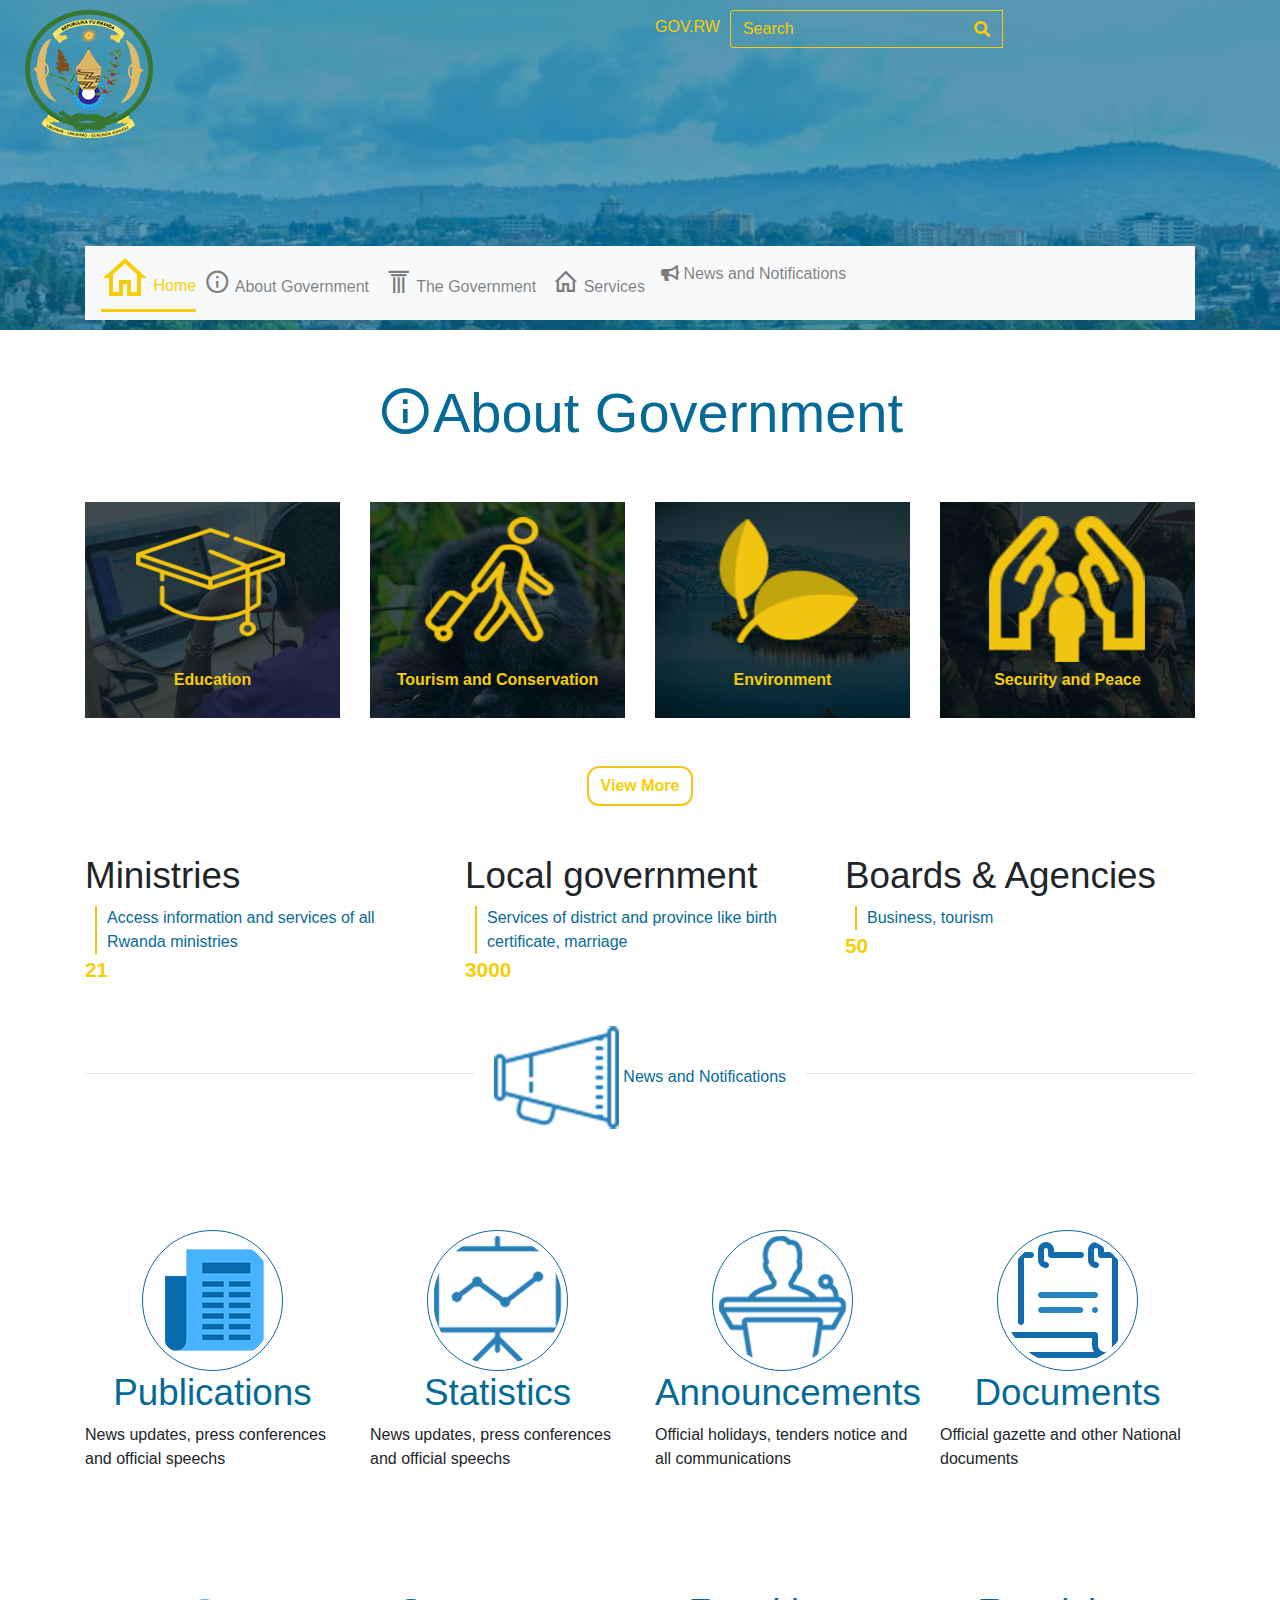
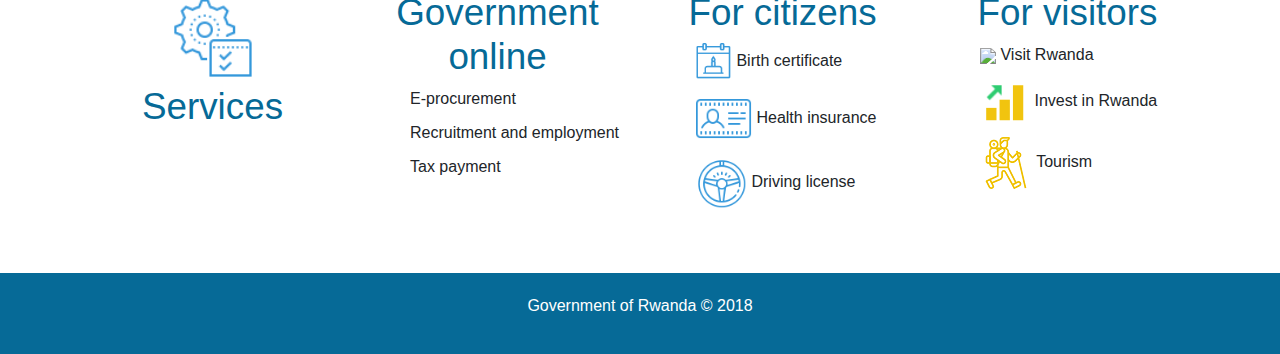
==== index.html @ fc3c89cf "Update index.html" ====
<!DOCTYPE html>
<html lang="en"><head>
	<title>Government of Rwanda</title>
	<meta http-equiv="Content-Type" content="text/html; charset=UTF-8">		
	<meta http-equiv="X-UA-Compatible" content="IE=edge">
	<meta name="viewport" content="width=device-width, initial-scale=1">
	<!-- The above 3 meta tags *must* come first in the head; any other head content must come *after* these tags -->
	<meta name="description" content="Government of Rwanda information and services from all Ministries, Local government, boards and agencies">
	<meta name="author" content="Lambert & Placide">	

	<!-- Bootstrap core CSS -->
	<link href="assets/bootstrap.min.css" rel="stylesheet">

	<!-- Icons -->
	<link rel="stylesheet" href="css/fa-all.css">
	<link rel="stylesheet" href="css/materialdesignicons.min.css">

	<!-- IE10 viewport hack for Surface/desktop Windows 8 bug -->
	<link href="assets/ie10-viewport-bug-workaround.css" rel="stylesheet">

	<link rel="icon" href="rwanda_3232.png">

	<!-- Custom styles for this template -->
	<link href="css/style.css" rel="stylesheet">	

	<!-- Just for debugging purposes. Don't actually copy these 2 lines! -->
	<!--[if lt IE 9]><script src="../../assets/js/ie8-responsive-file-warning.js"></script><![endif]-->
	<script src="assets/ie-emulation-modes-warning.js.download"></script>

	<!-- HTML5 shim and Respond.js for IE8 support of HTML5 elements and media queries -->
	<!--[if lt IE 9]>
		<script src="https://oss.maxcdn.com/html5shiv/3.7.3/html5shiv.min.js"></script>
		<script src="https://oss.maxcdn.com/respond/1.4.2/respond.min.js"></script>
	<![endif]-->
	</head>

	<body>
		<div >
		<div class="header-bg">
			<div class="container-fluid">
				<div class="row">
					<div class="col-md-6">
						<div class="emblem">
							<img src="rwanda.png" class="img-fluid" />
						</div>
					</div>
					<div class="col-md-6">
						<div class="header-search">
							<div class="float-left"><span class="pr-10" style="padding-right: 10px;vertical-align: -webkit-baseline-middle;">GOV.RW</span></div>
							<div class="float-left">
								<div class="input-group">									
									<input type="text" class="form-control search-itext highlight-color" placeholder="Search" aria-label="Search" aria-describedby="basic-addon1">
									<div class="input-group-prepend">
										<span class="input-group-text search-icon" id="basic-addon1"><i class="fas fa-search highlight-color"></i></span>
									</div>
								</div>
							</div>

						</div>
					</div>
				</div>
			</div>

			<div class="container">
				<nav class="navbar navbar-expand-lg navbar-light bg-light">
					<!-- <a class="navbar-brand" href="#">Navbar</a> -->
					<button class="navbar-toggler" type="button" data-toggle="collapse" data-target="#navbarNavAltMarkup" aria-controls="navbarNavAltMarkup" aria-expanded="false" aria-label="Toggle navigation">
						<span class="navbar-toggler-icon"></span>
					</button>
					<div class="collapse navbar-collapse" id="navbarNavAltMarkup">
						<div class="navbar-nav">
							<a class="nav-item nav-link active" href="#">
								<img src="assets/icons/header_home_act.png"> 
								<span class="nav-text">Home</span> <span class="sr-only">(current)</span>
							</a>
							<a class="nav-item nav-link" href="#"><i class="icon mdi mdi-information-outline"></i> About Government</a>
							<a class="nav-item nav-link" href="#"><i class="icon mdi mdi-pillar"></i> The Government</a>
							<a class="nav-item nav-link" href="#"><i class="icon mdi mdi-home-outline"></i> Services</a>
							<a class="nav-item nav-link" href="#"><i class="fas fa-bullhorn"></i> News and Notifications</a>
						</div>
					</div>
				</nav>
			</div>
			<div class="clearfix"></div>
		</div>
	</div>
		

		<div class="container">
			<div class="row mt-5">
				<div class="col-md-12 text-center mb-5">
					<h2 class="header-color display-4"><i class="mdi mdi-information-outline"></i>About Government</h2>
				</div>
				<div class="col-md-3 col-sm-6">
					<a href="" class="normal-elink">
						<div class="intro-box" style="background-image: url(assets/img/education.png);">
							<div class="img-overlay" >
								<img src="assets/icons/education.png">
								<p class="display-5 highlight-color font-weight-bold">Education</p>
							</div>
						</div>
					</a>
				</div>

				<div class="col-md-3 col-sm-6">
					<a href="" class="normal-elink">
						<div class="intro-box" style="background-image: url(assets/img/tourism_conservation.png);">
							<div class="img-overlay">
								<img src="assets/icons/tourism_conservation.png">
								<p class="display-5 highlight-color font-weight-bold">Tourism and Conservation</p>
							</div>
						</div>
					</a>
				</div>

				<div class="col-md-3 col-sm-6">
					<a href="" class="normal-elink">
						<div class="intro-box" style="background-image: url(assets/img/environment.png);">
							<div class="img-overlay" >
								<img src="assets/icons/environment.png">
								<p class="display-5 highlight-color font-weight-bold">Environment</p>
							</div>
						</div>
					</a>
				</div>

				<div class="col-md-3 col-sm-6">
					<a href="" class="normal-elink">
						<div class="intro-box" style="background-image: url(assets/img/security_peace.png);">
							<div class="img-overlay" >
								<img src="assets/icons/security_peace.png">
								<p class="display-5 highlight-color font-weight-bold">Security and Peace</p>
							</div>
						</div>
					</a>
				</div>
				<div class="col-md-12 text-center mt-5">
					<button class="btn btn-highlight text-center font-weight-bold">View More</button>
				</div>
			</div>

			<div class="row mt-5">
				<div class="col-md-4 fact-box">
					<h3 class="display-4  fact-head">Ministries</h3>
					<div class="box-desc-cont">
						Access information and services of all Rwanda ministries
					</div>
					<div class="highlight-color fact-box-text">21</div>
				</div>
				<div class="col-md-4 fact-box">
					<h3 class="display-4 fact-head">Local government</h3>
					<div class="box-desc-cont">
						Services of district and province like birth certificate, marriage
					</div>
					<div class="highlight-color fact-box-text">3000</div>
				</div>
				<div class="col-md-4 fact-box">
					<h3 class="display-4 fact-head">Boards & Agencies</h3>
					<div class="box-desc-cont">
						Business, tourism
					</div>
					<div class="highlight-color fact-box-text">50</div>
				</div>
			</div>

			<br>
			<div class="row mt-5">
				<div class="mt-5"></div>
				<div class="col-md-12">
					<hr>
				</div>
				<div class="col-md-12">
					<div class="text-center mr-auto" style="position: relative; bottom: 90px">
						<div style="background: #fff;padding: 0 20px; display: inline;" class="header-color">
							<img src="assets/icons/news.png"> News and Notifications
						</div>
					</div>
				</div>
			</div>
			<div class="row">
				<div class="col-md-3 quick-box">
					<div class="quick-box-img-cont">
						<img src="assets/icons/publication.png" class="quick-box-img">
					</div>
					<h3 class="display-4 fact-head header-color text-center">Publications</h3>
					<div class="">
						News updates, press conferences and official speechs
					</div>
				</div>

				<div class="col-md-3 quick-box">
					<div class="quick-box-img-cont">
						<img src="assets/icons/statistics.png" class="quick-box-img">
					</div>
					<h3 class="display-4 fact-head header-color text-center">Statistics</h3>
					<div class="">
						News updates, press conferences and official speechs
					</div>
				</div>

				<div class="col-md-3 quick-box">
					<div class="quick-box-img-cont">
						<img src="assets/icons/announcements.png" class="quick-box-img">
					</div>
					<h3 class="display-4 fact-head header-color text-center">Announcements</h3>
					<div class="">
						Official holidays, tenders notice and all communications
					</div>
				</div>

				<div class="col-md-3 quick-box">
					<div class="quick-box-img-cont">
						<img src="assets/icons/documents.png" class="quick-box-img">
					</div>
					<h3 class="display-4 fact-head header-color text-center">Documents</h3>
					<div class="">
						Official gazette and other National documents
					</div>
				</div>
			</div>
			<br />
			<br />
			<br />
			<div class="row mt-5">
				<div class="col-md-3 quick-box">
					<div class="quick-box-img-cont">
						<img src="assets/icons/services-footer.png" class="img-fluid">
					</div>
					<h3 class="display-4 fact-head header-color text-center">Services</h3>
				</div>

				<div class="col-md-3 quick-box">
					<h3 class="display-2 fact-head header-color text-center">Government online</h3>
					<div class="">
						<ul class="services-list">
							<li class="services-list-item"><a class="normal-elink" href="https://umucyo.gov.rw">E-procurement</a></li>
							<li class="services-list-item"><a class="normal-elink" href="https://selfservice.mifotra.gov.rw/Account/Login">Recruitment and employment</a></li>
							<li class="services-list-item"><a class="normal-elink" href="https://etax.rra.gov.rw/">Tax payment</a></li>
						</ul>
					</div>
				</div>

				<div class="col-md-3">
					<h3 class="display-3 fact-head header-color text-center">For citizens</h3>
					<div class="">
						<ul class="services-list">
							<li class="services-list-item"><a class="normal-elink" href="https://umucyo.gov.rw"><img src="assets/icons/birth_certificate.png"> Birth certificate</a></li>
							<li class="services-list-item"><a class="normal-elink" href="https://irembo.gov.rw/rolportal/web/rssb/cbhi"><img src="assets/icons/icons8-name-tag-64.png"> Health insurance</a></li>
							<li class="services-list-item"><a class="normal-elink" href="https://irembo.gov.rw/rolportal/web/nida/application-for-national-id"><img src="assets/icons/driving_license.png"> Driving license</a></li>
						</ul>
					</div>
				</div>

				<div class="col-md-3 quick-box">
					<h3 class="display-4 fact-head header-color text-center">For visitors</h3>
					<div class="">
						<ul class="services-list">
							<li class="services-list-item"><a class="normal-elink" href="https://umucyo.gov.rw"><img src="assets/icons/visit_rwanda.png">  Visit Rwanda</a></li>
							<li class="services-list-item"><img src="assets/icons/invest_in_rwanda.png"> <a class="normal-elink" href="https://irembo.gov.rw/rolportal/web/rssb/cbhi">Invest in Rwanda</a></li>
							<li class="services-list-item"><a class="normal-elink" href="https://irembo.gov.rw/rolportal/web/nida/application-for-national-id"><img src="assets/icons/tourism.png"> Tourism</a></li>
						</ul>
					</div>
				</div>
			</div>

		</div><!-- /.container -->

		<footer class="container-fluid mt-5 footer">
			<div class="row">
				<div class="col-md-6"></div>
				<div class="col-md-6"></div>
				<div class="col-md-12">
					<p class="text-center">Government of Rwanda &copy; 2018</p>
				</div>
			</div>
		</footer>

		<!-- Bootstrap core JavaScript
		================================================== -->
		<!-- Placed at the end of the document so the pages load faster -->
		<script src="assets/jquery.min.js.download"></script>
		<script>window.jQuery || document.write('<script src="../../assets/js/vendor/jquery.min.js"><\/script>')</script>
		<script src="assets/bootstrap.min.js.download"></script>
		<!-- IE10 viewport hack for Surface/desktop Windows 8 bug -->
		<script src="assets/ie10-viewport-bug-workaround.js.download"></script>
		<!-- Global site tag (gtag.js) - Google Analytics -->
		<script async src="https://www.googletagmanager.com/gtag/js?id=UA-128362707-1"></script>
		<script>
		  window.dataLayer = window.dataLayer || [];
		  function gtag(){dataLayer.push(arguments);}
		  gtag('js', new Date());

		  gtag('config', 'UA-128362707-1');
		</script>
</body>
</html>
---- assets/ie10-viewport-bug-workaround.css ----
/*!
 * IE10 viewport hack for Surface/desktop Windows 8 bug
 * Copyright 2014-2015 Twitter, Inc.
 * Licensed under MIT (https://github.com/twbs/bootstrap/blob/master/LICENSE)
 */

/*
 * See the Getting Started docs for more information:
 * http://getbootstrap.com/getting-started/#support-ie10-width
 */
@-ms-viewport     { width: device-width; }
@-o-viewport      { width: device-width; }
@viewport         { width: device-width; }
---- css/style.css ----
ul, li{
    list-style: none;
    list-style-type: none;
}
.header-bg{
    background: url(../assets/header-bg.jpg) no-repeat;
    max-height: 40vh;
    background-size: cover;
    padding: 10px;
}
.header-bg .emblem{
}
.header-bg img{
    max-width: 100%a
}
.header-bg nav{
    margin-top: 12vh;
}
.header-search, .highlight-color, input.highlight-color::placeholder{
    color: #f5ce08;
}
input.highlight-color, .search-icon{
    border-color: #f5ce08;
}
.search-itext{
    border-right-width: 0px;
    border-top-right-radius: 0;
    border-bottom-right-radius: 0;
}
.search-icon{
    border-left-width: 0px;
    border-top-left-radius: 0;
    border-bottom-left-radius: 0;
}
.header-search .search-icon, .header-search .search-itext{
    background: transparent;
}
.header-bg .nav-item.active *{
    color: #f5ce08 !important;
}

.header-bg .nav-item .icon{
    font-size: 1.7em;
}
.header-color{
    color: #066A97;
}


.header-bg a.nav-item.nav-link.active {
    border-bottom: 3px solid #F4CE08;
    padding: 0;
}

.header-bg a.nav-item.nav-link.active .nav-text{position: relative;top: 1vh;}


.img-overlay{text-align: center;vertical-align: text-top;background: #021119c2;padding-bottom: 10px;}
button.btn.btn-highlight {
    border-color: #f1c518;
    border-width: 2px;
    background: transparent;
    color: #f5ce08;
    border-radius: 12px;
}
.box-desc-cont {
    padding-left: 10px;
    border-left: 2px solid #f1c40f;
    margin-left: 10px;
    color: #066a97;
}
.highlight-color.fact-box-text {
    font-size: 130%;
    font-weight: 600;
}


.fact-head{
    font-size: 2.3rem;
}
.quick-box-img {
    border: 1px solid #066A97;
    border-radius: 50%;
    padding: 2%;
    text-align: center;
}
.quick-box-img-cont {
    text-align: center;
}

.normal-elink, .normal-elink:hover, .normal-elink:focus{
    text-decoration: none;
    color: inherit;
}

.normal-elink:hover .img-overlay{
    background: #b392107a;
}
li.services-list-item {
    margin-bottom: 10px;
}
.footer{
    margin-top: 3vh;
    background: #066a97;
    padding: 20px;
    color: #fff;
}
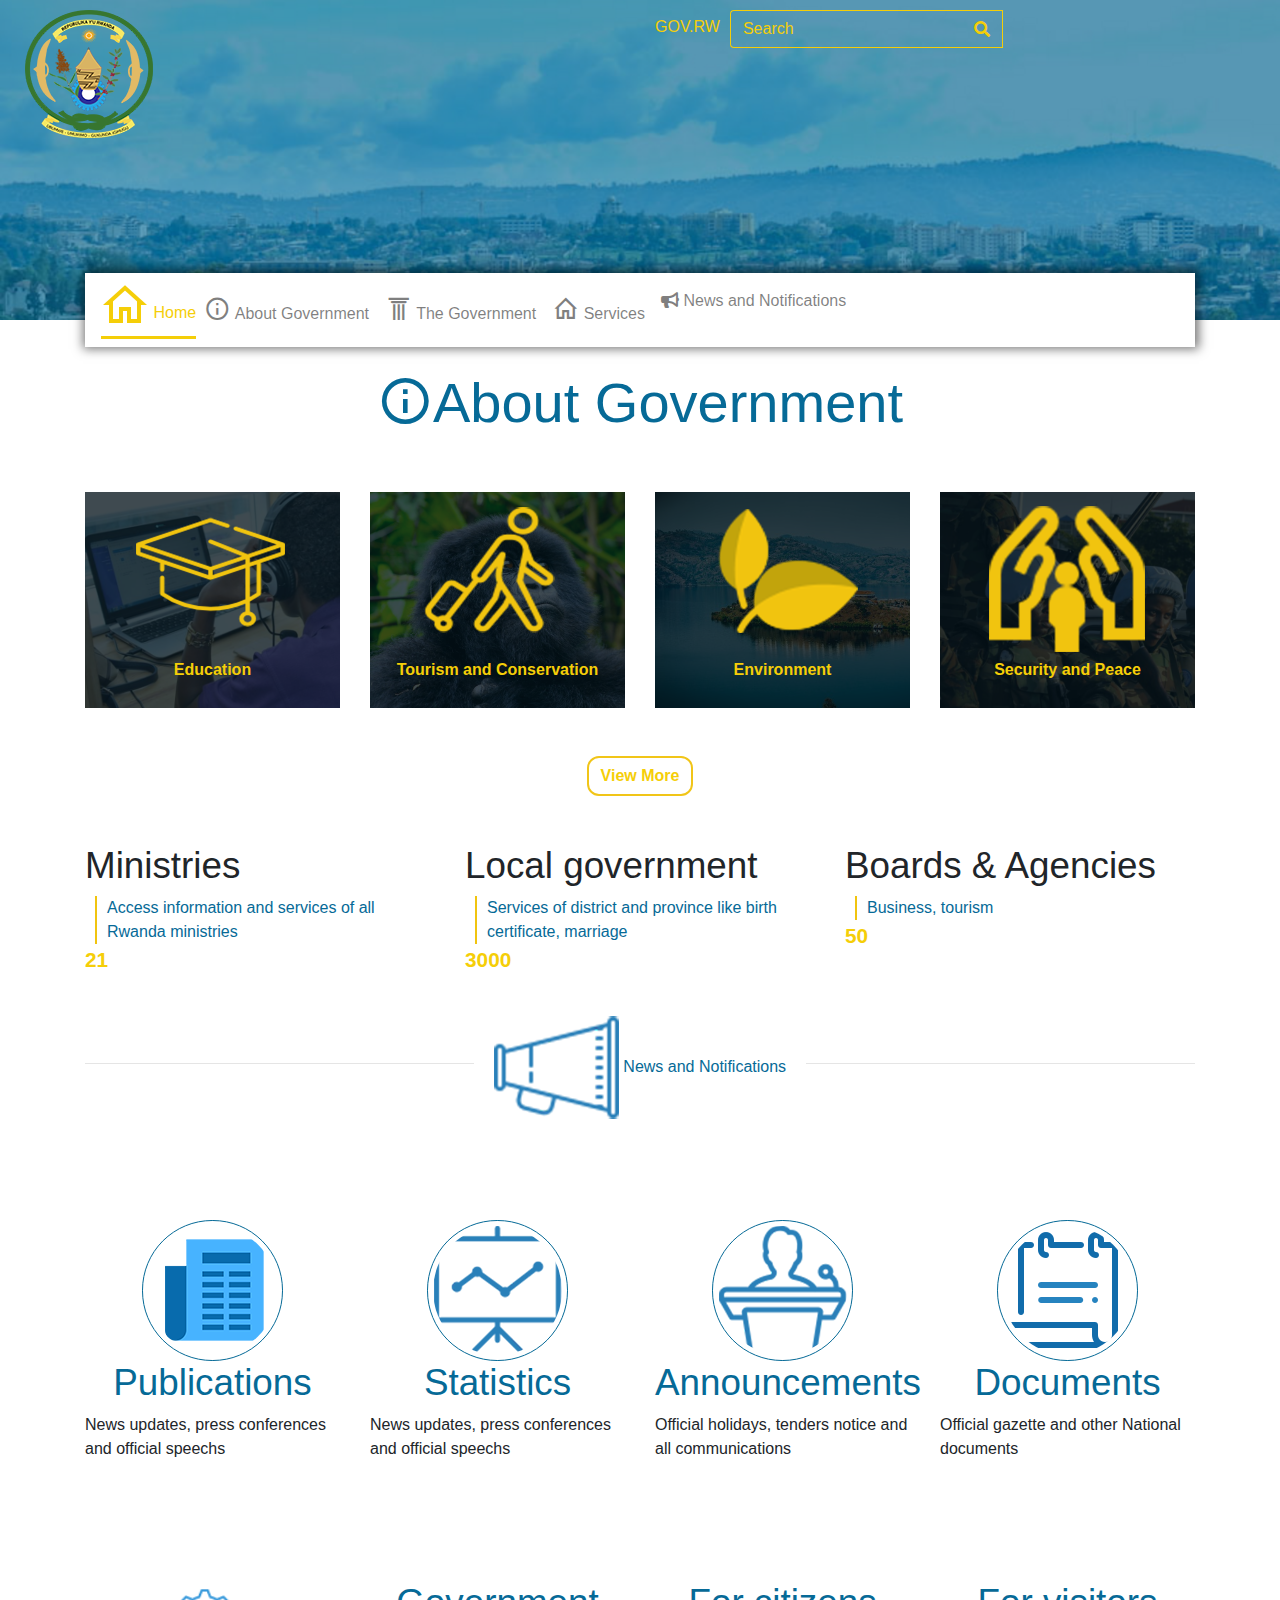
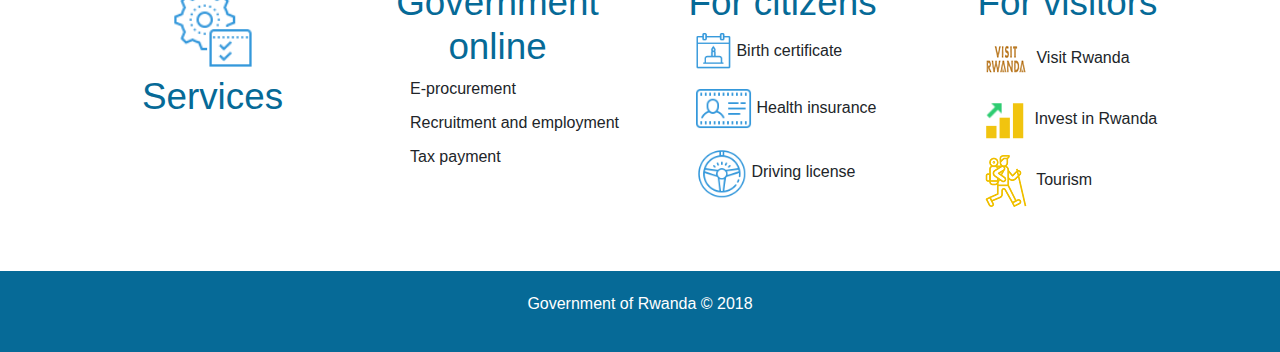
==== commit be38837c: "news rom/page" ====
--- a/index.html
+++ b/index.html
@@ -76,7 +76,7 @@
 							<a class="nav-item nav-link" href="#"><i class="icon mdi mdi-information-outline"></i> About Government</a>
 							<a class="nav-item nav-link" href="#"><i class="icon mdi mdi-pillar"></i> The Government</a>
 							<a class="nav-item nav-link" href="#"><i class="icon mdi mdi-home-outline"></i> Services</a>
-							<a class="nav-item nav-link" href="#"><i class="fas fa-bullhorn"></i> News and Notifications</a>
+							<a class="nav-item nav-link" href="news.html"><i class="fas fa-bullhorn"></i> News and Notifications</a>
 						</div>
 					</div>
 				</nav>
--- a/css/style.css
+++ b/css/style.css
@@ -7,6 +7,7 @@
     max-height: 40vh;
     background-size: cover;
     padding: 10px;
+    padding-bottom: 0;
 }
 .header-bg .emblem{
 }
@@ -15,6 +16,12 @@
 }
 .header-bg nav{
     margin-top: 12vh;
+    position: relative;
+    top: 3vh;
+    background: #fff !important;
+    box-shadow: 1px -1px 10px 3px #00000087;
+    /* border-radius: 25px; */
+    text-align: center;
 }
 .header-search, .highlight-color, input.highlight-color::placeholder{
     color: #f5ce08;
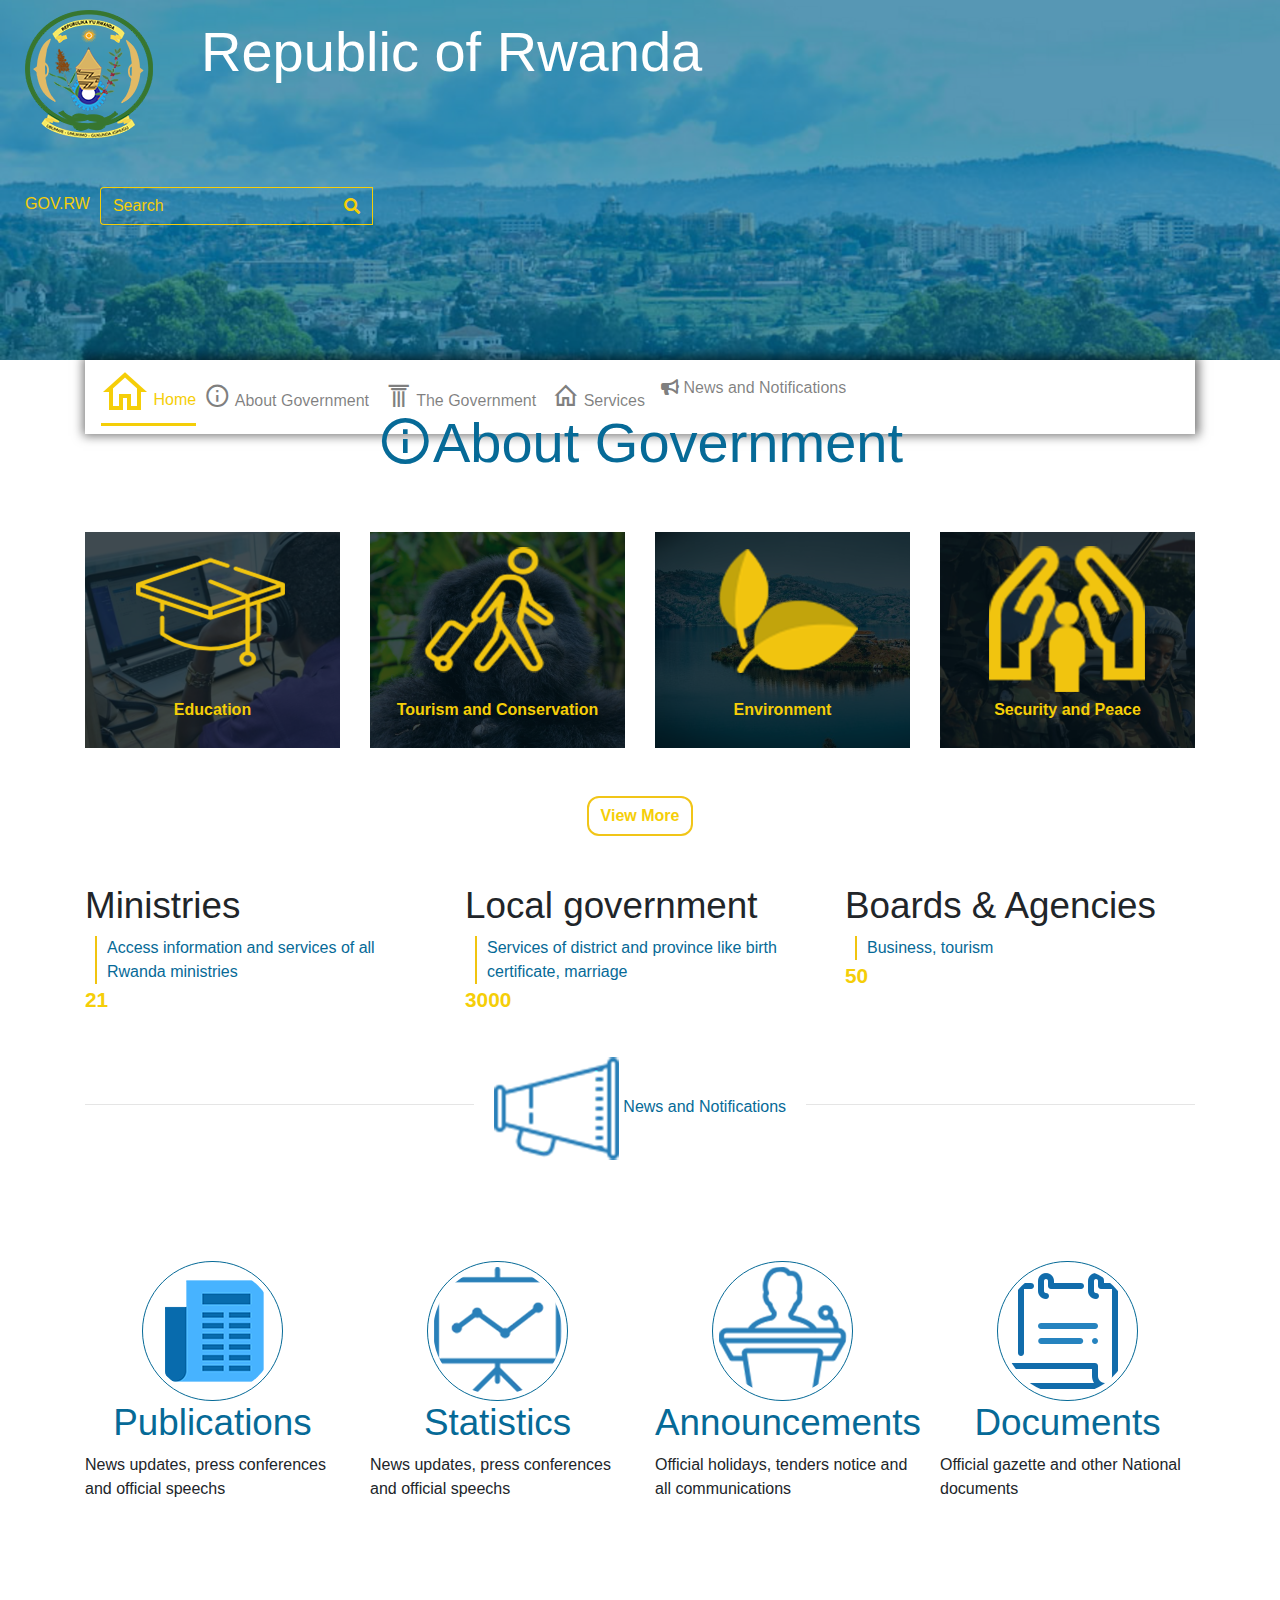
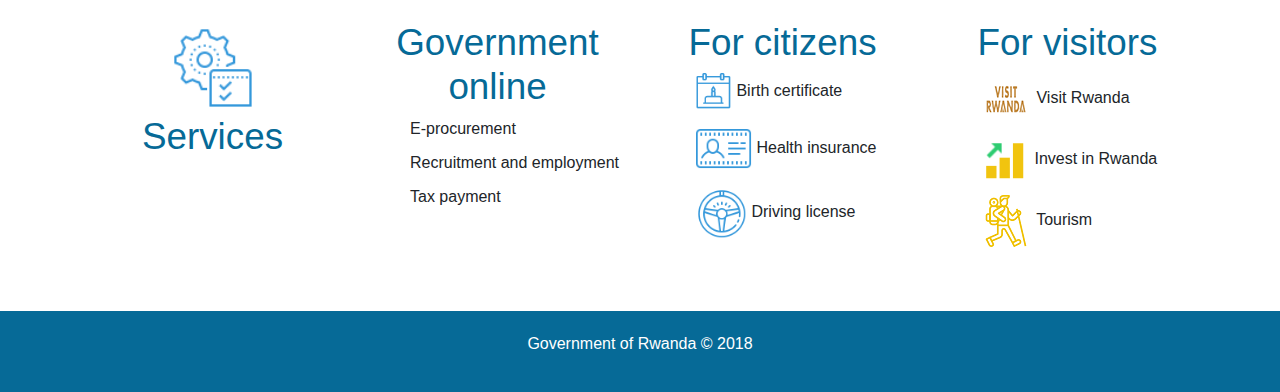
==== commit ea8aac09: "Update index.html" ====
--- a/index.html
+++ b/index.html
@@ -39,12 +39,13 @@
 		<div class="header-bg">
 			<div class="container-fluid">
 				<div class="row">
-					<div class="col-md-6">
-						<div class="emblem">
-							<img src="rwanda.png" class="img-fluid" />
-						</div>
-					</div>
-					<div class="col-md-6">
+					<div class="col-md-12 mr-auto">
+						<div class="float-left emblem"><img src="rwanda.png" class="img-fluid" /></div>
+						<div class="float-left"><h1 class="display-4 text-white pl-5 mt-2">Republic of Rwanda</h1></div>
+						<div class="clearfix"></div>
+					</div>
+					<div class="col-md-12 mt-5"></div>
+					<div class="col-md-6 float-left">
 						<div class="header-search">
 							<div class="float-left"><span class="pr-10" style="padding-right: 10px;vertical-align: -webkit-baseline-middle;">GOV.RW</span></div>
 							<div class="float-left">
@@ -76,7 +77,7 @@
 							<a class="nav-item nav-link" href="#"><i class="icon mdi mdi-information-outline"></i> About Government</a>
 							<a class="nav-item nav-link" href="#"><i class="icon mdi mdi-pillar"></i> The Government</a>
 							<a class="nav-item nav-link" href="#"><i class="icon mdi mdi-home-outline"></i> Services</a>
-							<a class="nav-item nav-link" href="news.html"><i class="fas fa-bullhorn"></i> News and Notifications</a>
+							<a class="nav-item nav-link" href="#"><i class="fas fa-bullhorn"></i> News and Notifications</a>
 						</div>
 					</div>
 				</nav>
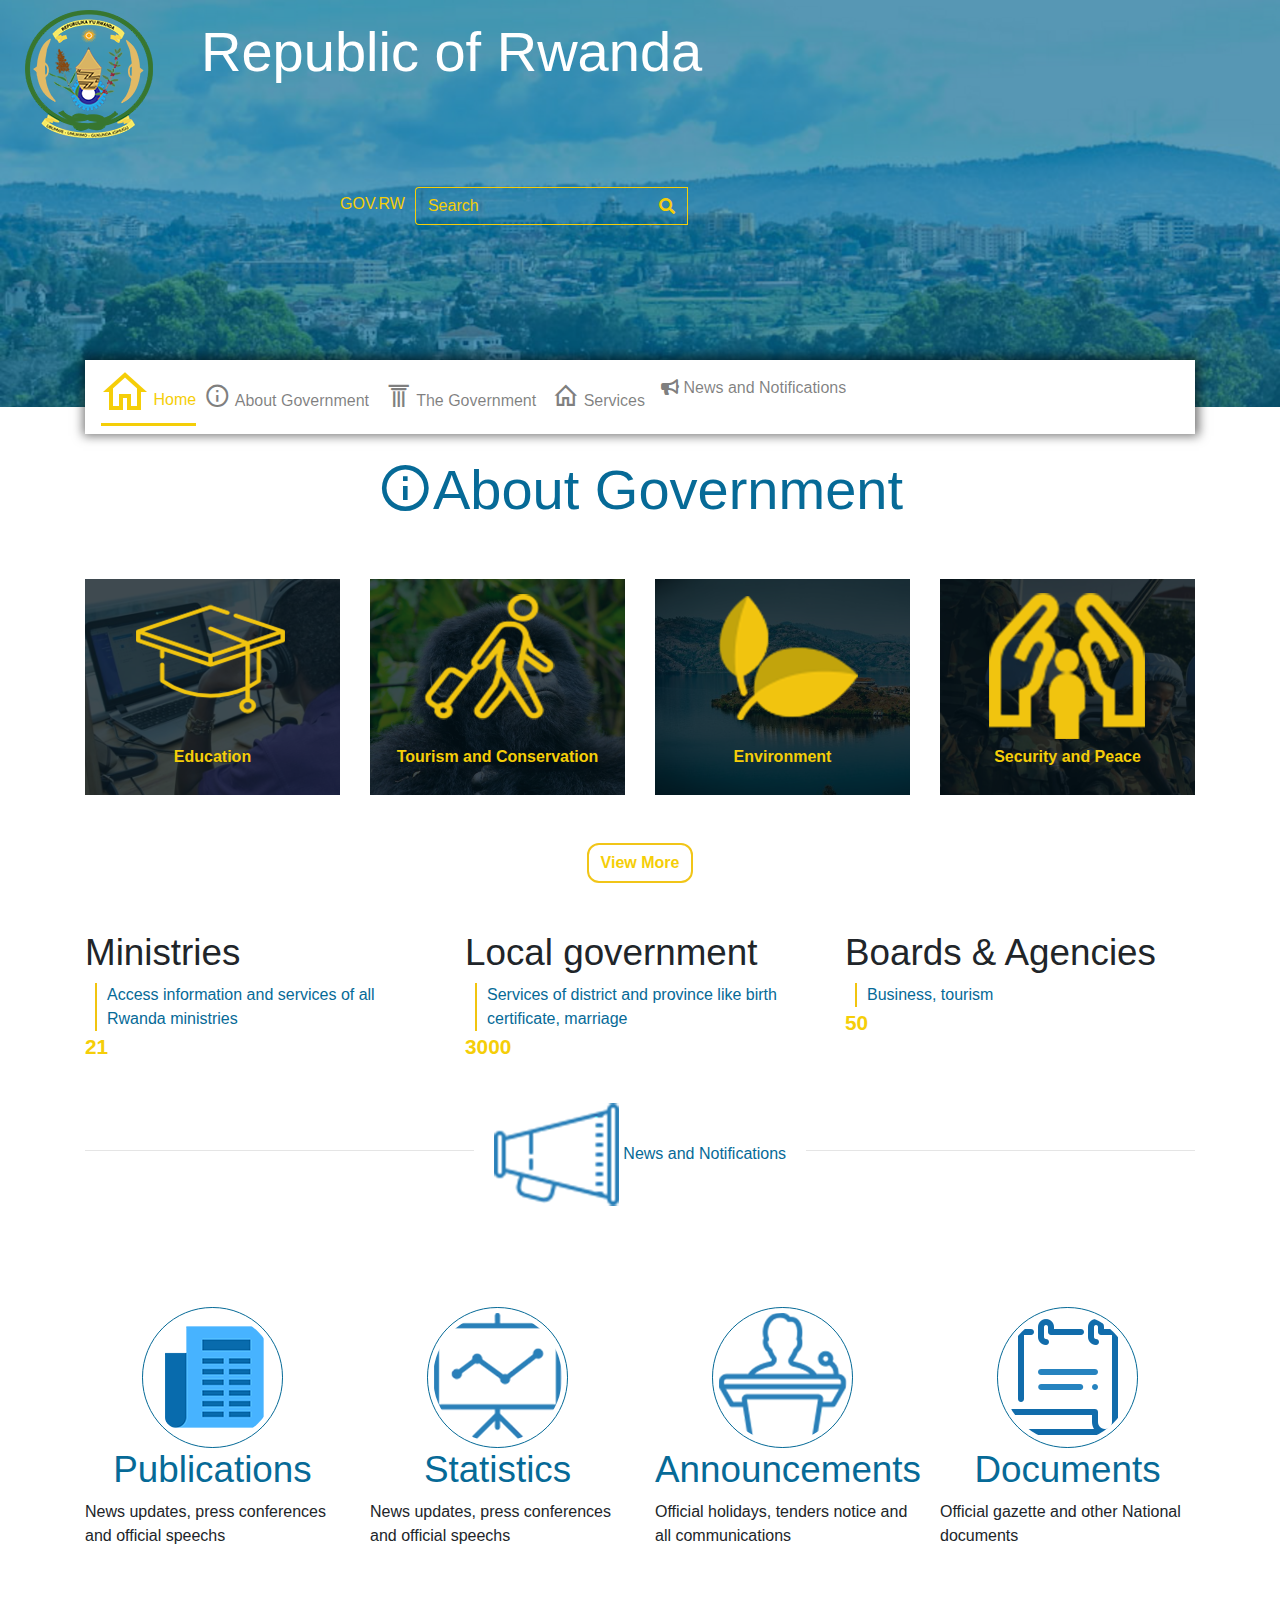
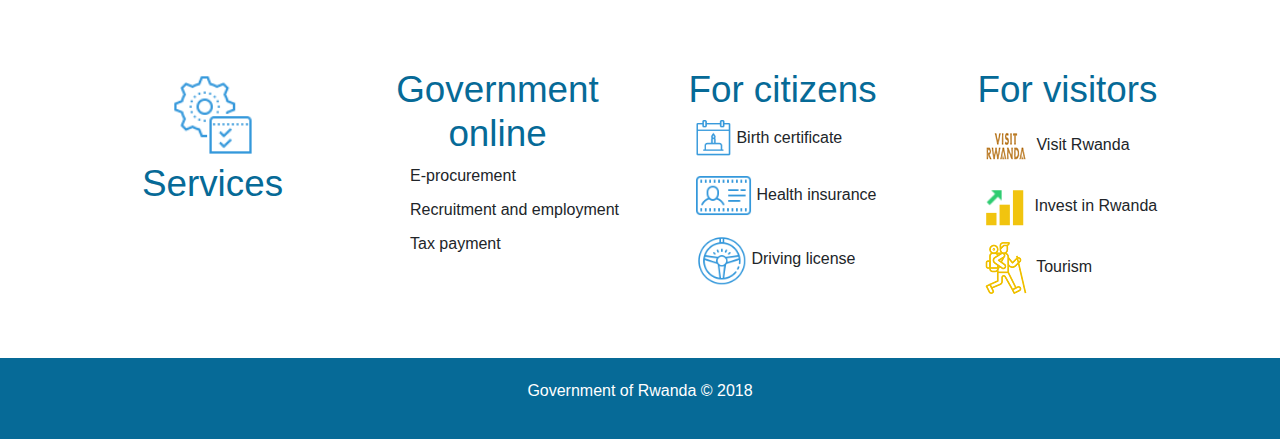
==== commit 01d4d467: "Logo optimum" ====
--- a/index.html
+++ b/index.html
@@ -45,7 +45,10 @@
 						<div class="clearfix"></div>
 					</div>
 					<div class="col-md-12 mt-5"></div>
-					<div class="col-md-6 float-left">
+				</div>
+				<div class="row">
+					<div class="col-md-3"></div>
+					<div class="col-md-6 col-sm-12">
 						<div class="header-search">
 							<div class="float-left"><span class="pr-10" style="padding-right: 10px;vertical-align: -webkit-baseline-middle;">GOV.RW</span></div>
 							<div class="float-left">
@@ -59,11 +62,12 @@
 
 						</div>
 					</div>
+					<div class="col-md-3"></div>
 				</div>
 			</div>
 
 			<div class="container">
-				<nav class="navbar navbar-expand-lg navbar-light bg-light">
+				<nav class="navbar navbar-expand-md navbar-light bg-light">
 					<!-- <a class="navbar-brand" href="#">Navbar</a> -->
 					<button class="navbar-toggler" type="button" data-toggle="collapse" data-target="#navbarNavAltMarkup" aria-controls="navbarNavAltMarkup" aria-expanded="false" aria-label="Toggle navigation">
 						<span class="navbar-toggler-icon"></span>
@@ -77,7 +81,7 @@
 							<a class="nav-item nav-link" href="#"><i class="icon mdi mdi-information-outline"></i> About Government</a>
 							<a class="nav-item nav-link" href="#"><i class="icon mdi mdi-pillar"></i> The Government</a>
 							<a class="nav-item nav-link" href="#"><i class="icon mdi mdi-home-outline"></i> Services</a>
-							<a class="nav-item nav-link" href="#"><i class="fas fa-bullhorn"></i> News and Notifications</a>
+							<a class="nav-item nav-link" href="news.html"><i class="fas fa-bullhorn"></i> News and Notifications</a>
 						</div>
 					</div>
 				</nav>
--- a/css/style.css
+++ b/css/style.css
@@ -4,7 +4,7 @@
 }
 .header-bg{
     background: url(../assets/header-bg.jpg) no-repeat;
-    max-height: 40vh;
+    /* max-height: 40vh; */
     background-size: cover;
     padding: 10px;
     padding-bottom: 0;
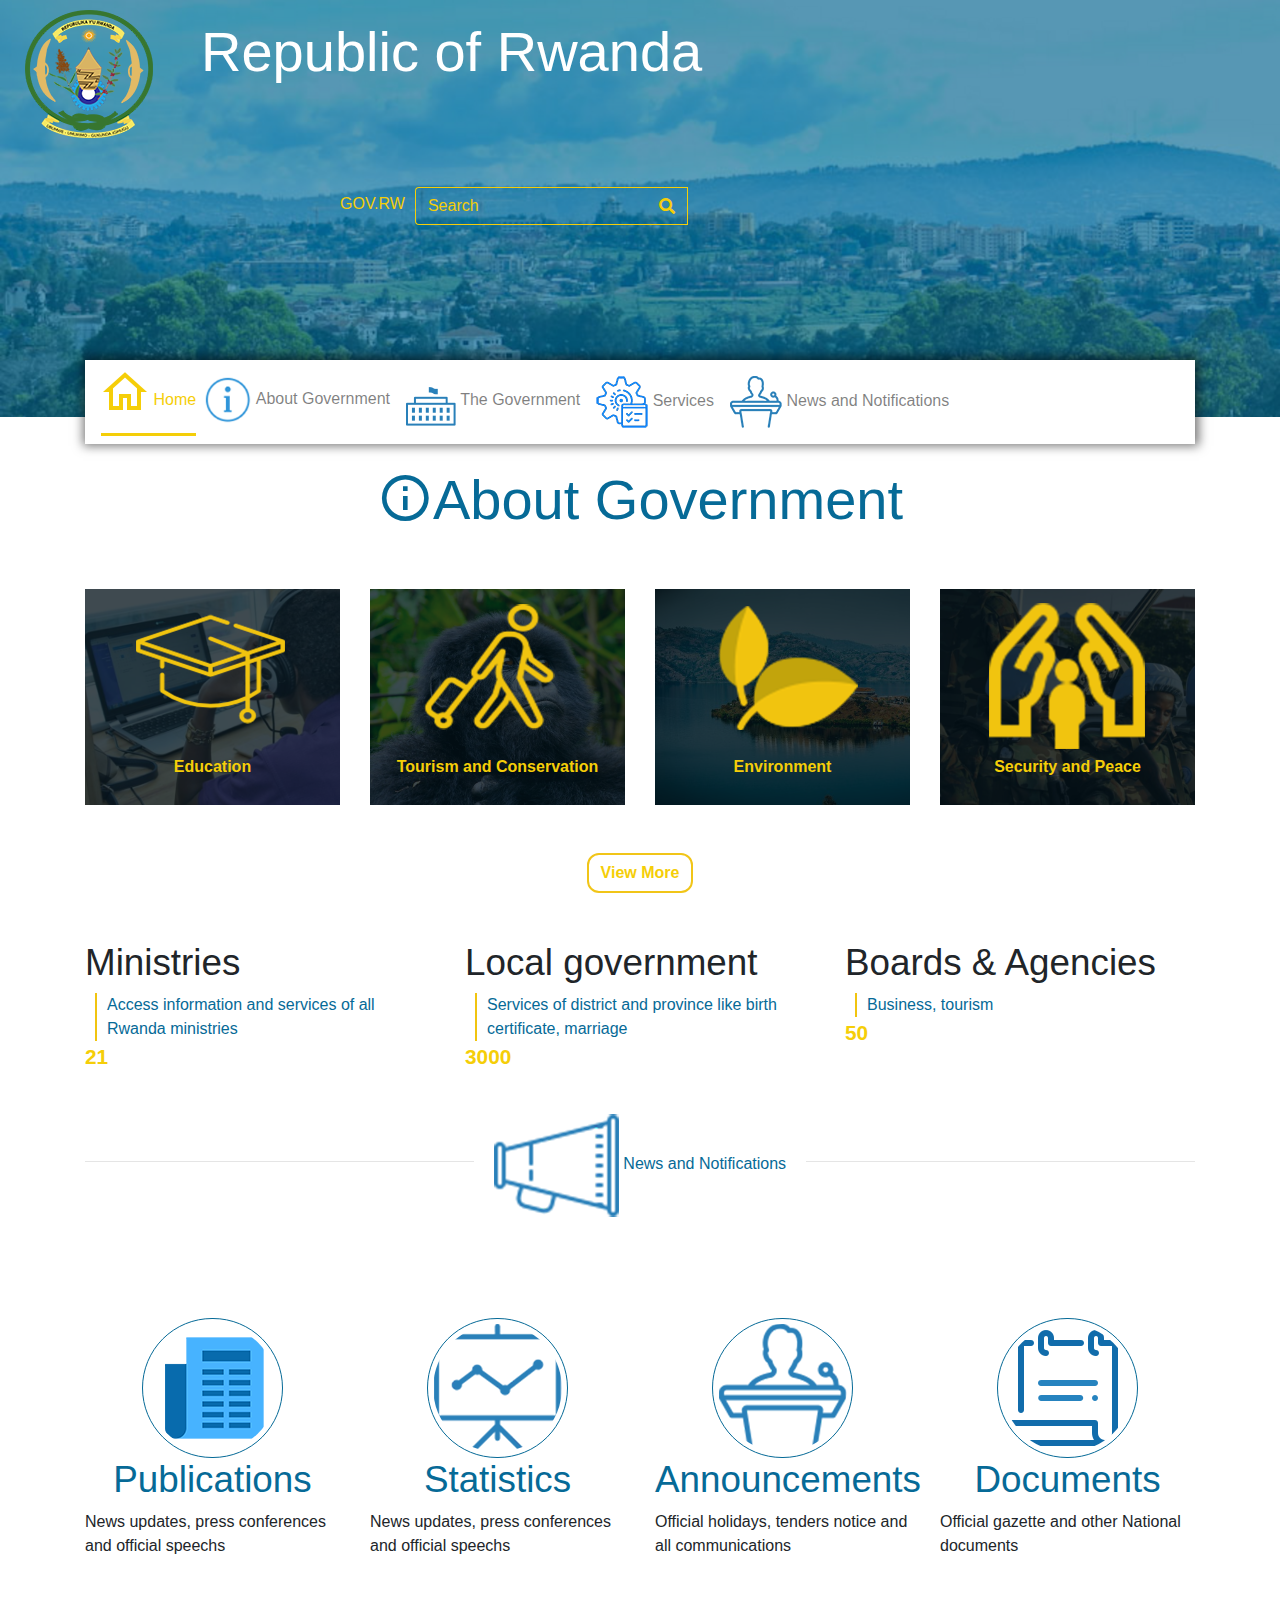
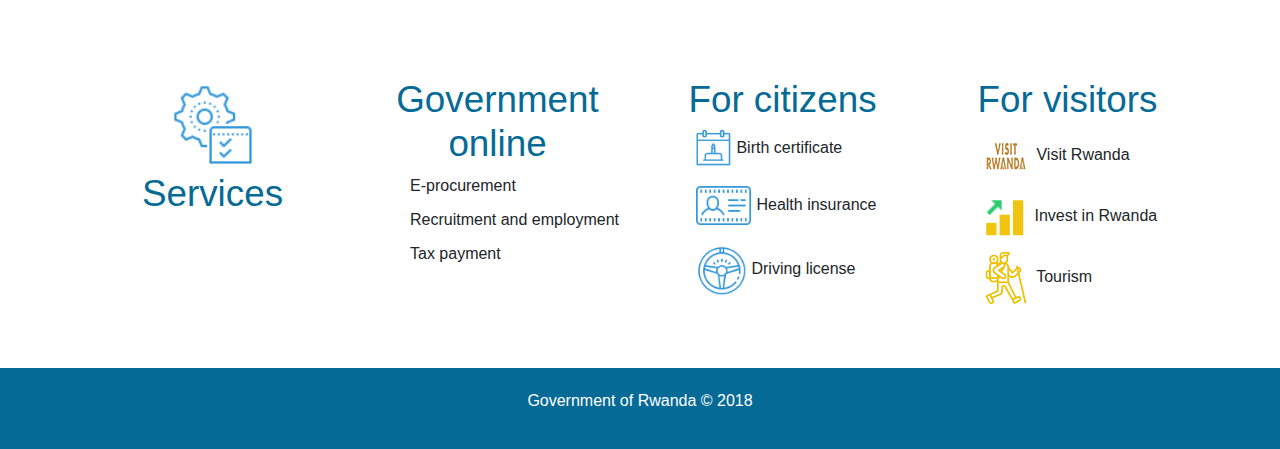
==== commit c16b98ea: "Home icons" ====
--- a/index.html
+++ b/index.html
@@ -78,10 +78,10 @@
 								<img src="assets/icons/header_home_act.png"> 
 								<span class="nav-text">Home</span> <span class="sr-only">(current)</span>
 							</a>
-							<a class="nav-item nav-link" href="#"><i class="icon mdi mdi-information-outline"></i> About Government</a>
-							<a class="nav-item nav-link" href="#"><i class="icon mdi mdi-pillar"></i> The Government</a>
-							<a class="nav-item nav-link" href="#"><i class="icon mdi mdi-home-outline"></i> Services</a>
-							<a class="nav-item nav-link" href="news.html"><i class="fas fa-bullhorn"></i> News and Notifications</a>
+							<a class="nav-item nav-link" href="#"><img src="assets/icons/header-info-pri.png"> About Government</a>
+							<a class="nav-item nav-link" href="#"><img src="assets/icons/header-government-pri.png"> The Government</a>
+							<a class="nav-item nav-link" href="#"><img src="assets/icons/header_services_pri.png"> Services</a>
+							<a class="nav-item nav-link" href="news.html"><img src="assets/icons/header-press-pri.png"> News and Notifications</a>
 						</div>
 					</div>
 				</nav>
--- a/css/style.css
+++ b/css/style.css
@@ -15,7 +15,7 @@
     max-width: 100%a
 }
 .header-bg nav{
-    margin-top: 12vh;
+    margin-top: 2vh;
     position: relative;
     top: 3vh;
     background: #fff !important;
@@ -111,4 +111,10 @@
     background: #066a97;
     padding: 20px;
     color: #fff;
+}
+
+@media screen and (min-width: 980px){
+    .header-bg nav{
+        margin-top: 12vh;
+    }
 }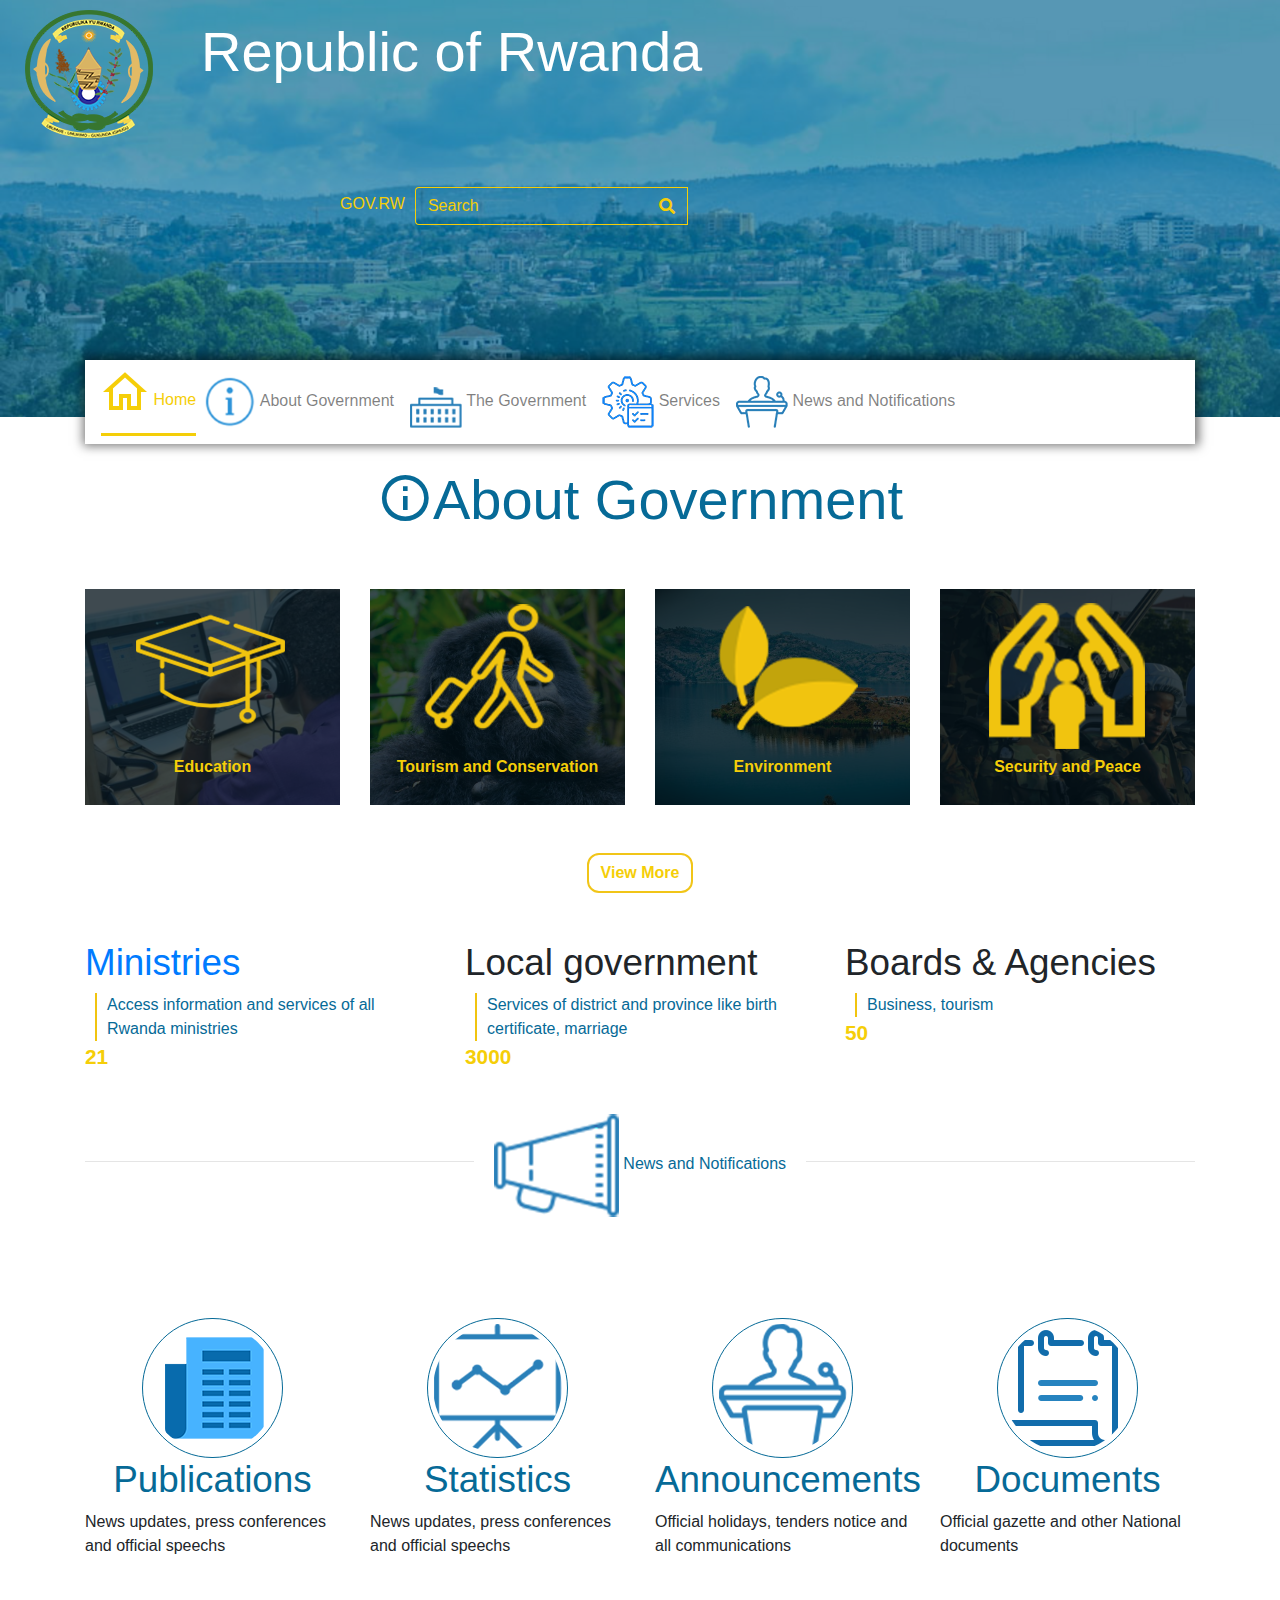
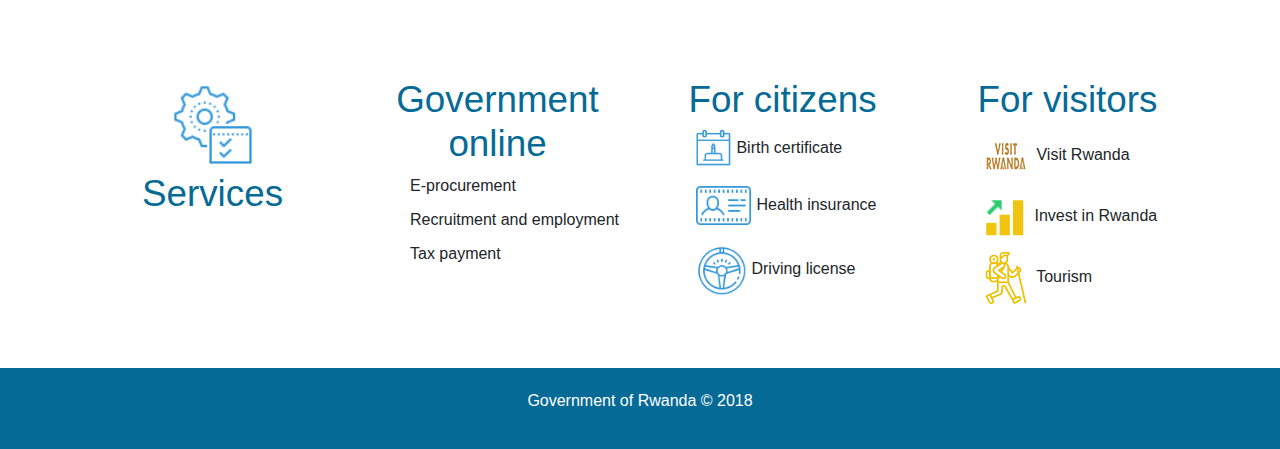
==== commit 5b9f3632: "Add government link" ====
--- a/index.html
+++ b/index.html
@@ -146,7 +146,7 @@
 
 			<div class="row mt-5">
 				<div class="col-md-4 fact-box">
-					<h3 class="display-4  fact-head">Ministries</h3>
+					<h3 class="display-4 fact-head"><a href="ministry">Ministries</a></h3>
 					<div class="box-desc-cont">
 						Access information and services of all Rwanda ministries
 					</div>
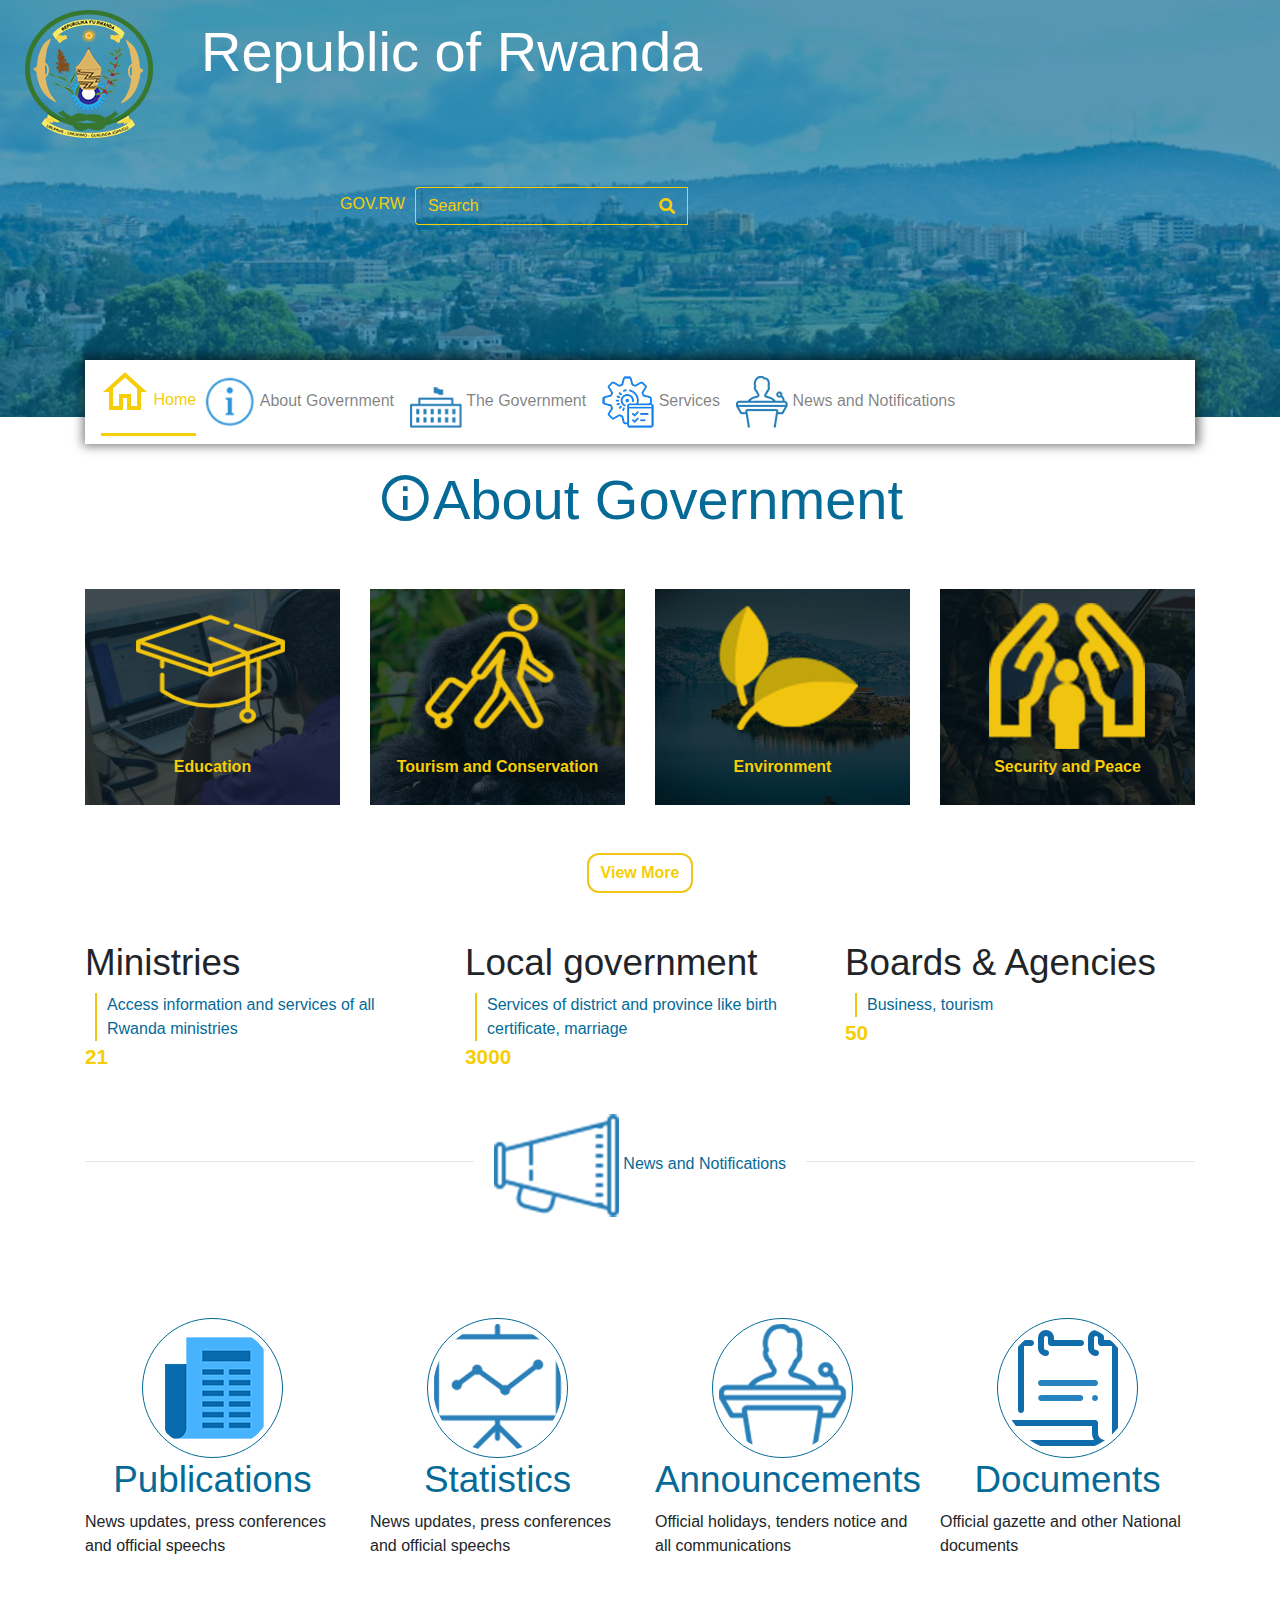
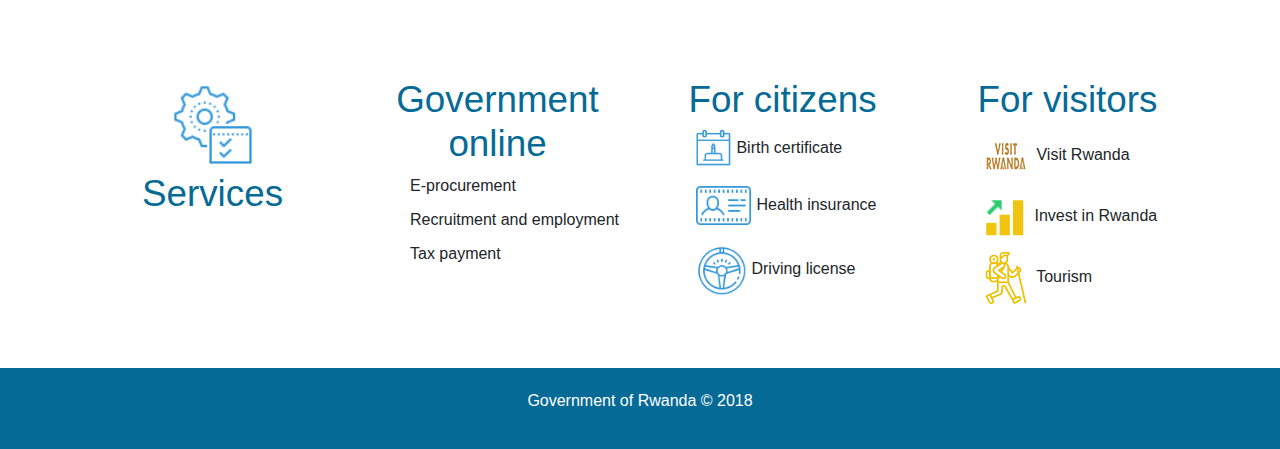
==== commit 2859f324: "Simbizi" ====
--- a/index.html
+++ b/index.html
@@ -81,7 +81,7 @@
 							<a class="nav-item nav-link" href="#"><img src="assets/icons/header-info-pri.png"> About Government</a>
 							<a class="nav-item nav-link" href="#"><img src="assets/icons/header-government-pri.png"> The Government</a>
 							<a class="nav-item nav-link" href="#"><img src="assets/icons/header_services_pri.png"> Services</a>
-							<a class="nav-item nav-link" href="news.html"><img src="assets/icons/header-press-pri.png"> News and Notifications</a>
+							<a class="nav-item nav-link" href="news"><img src="assets/icons/header-press-pri.png"> News and Notifications</a>
 						</div>
 					</div>
 				</nav>
@@ -146,7 +146,7 @@
 
 			<div class="row mt-5">
 				<div class="col-md-4 fact-box">
-					<h3 class="display-4 fact-head"><a href="ministry">Ministries</a></h3>
+					<h3 class="display-4 fact-head"><a href="ministry" class="normal-elink">Ministries</a></h3>
 					<div class="box-desc-cont">
 						Access information and services of all Rwanda ministries
 					</div>
